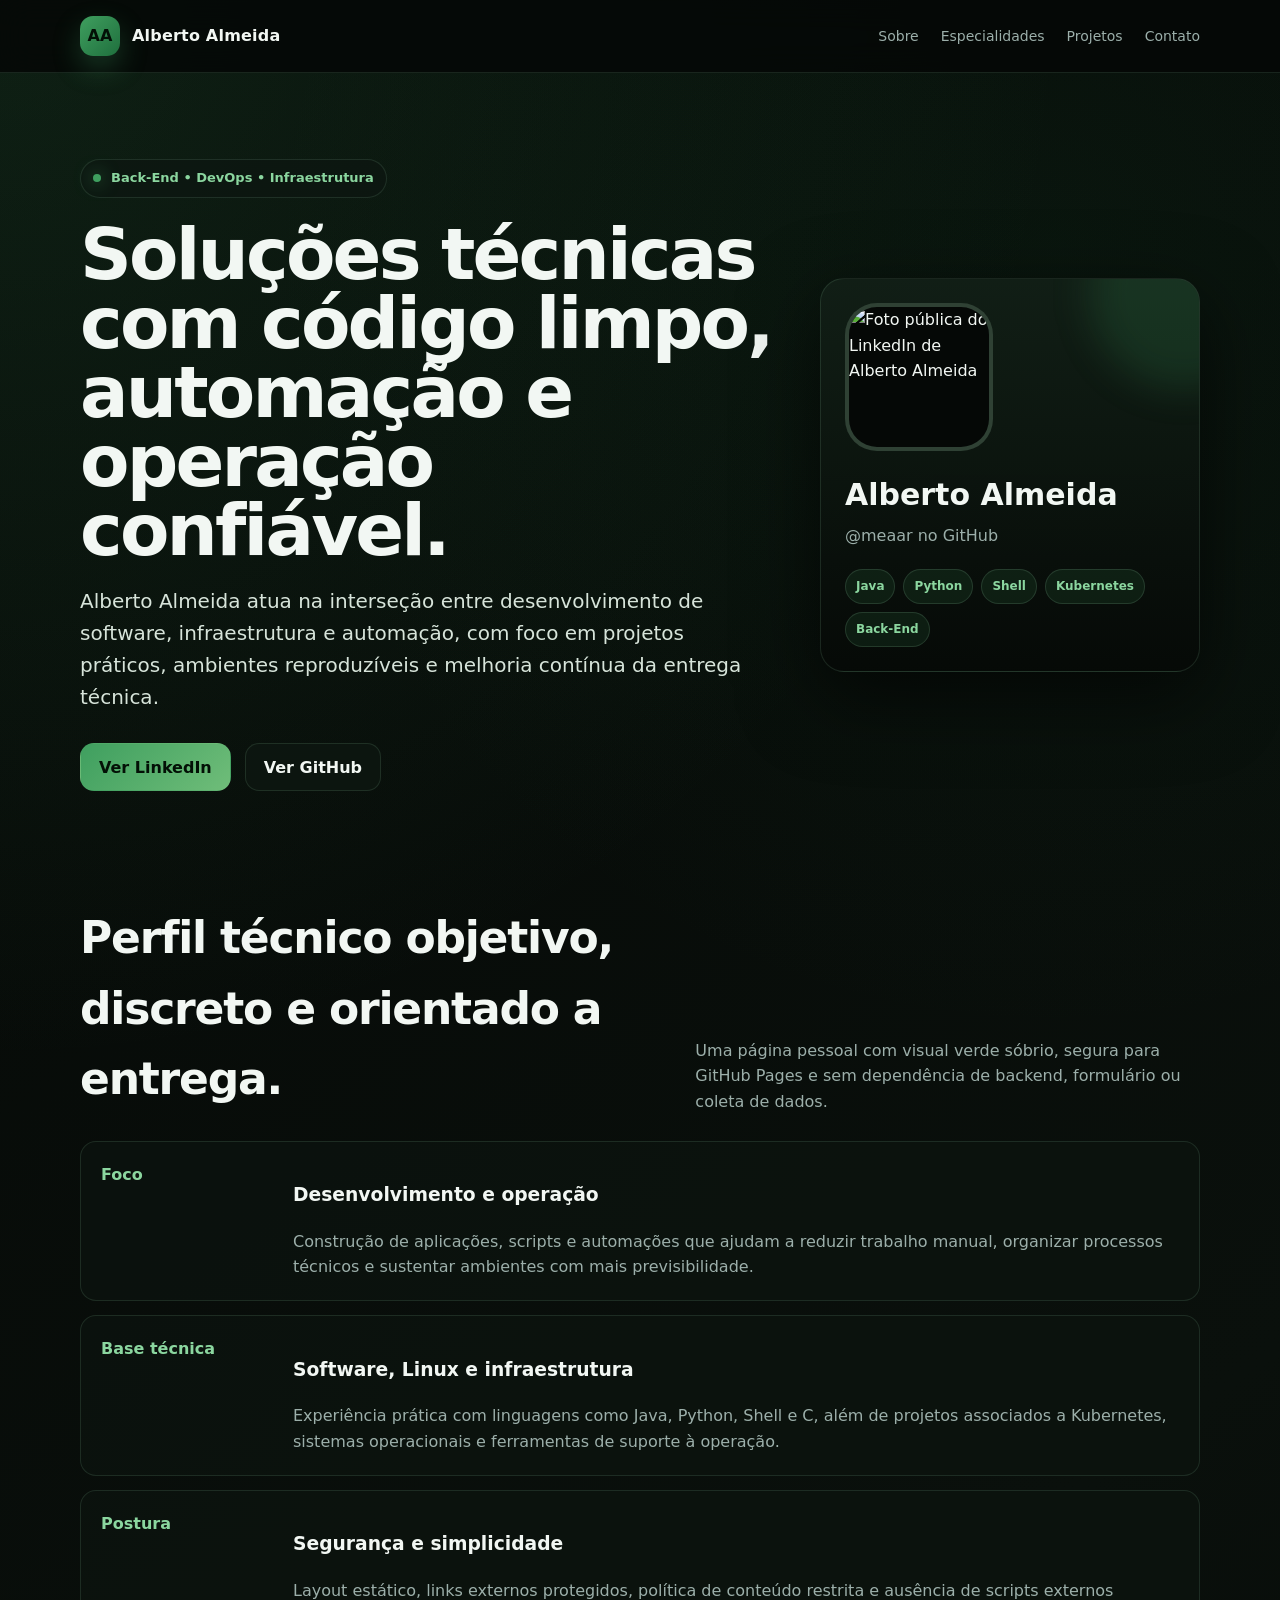
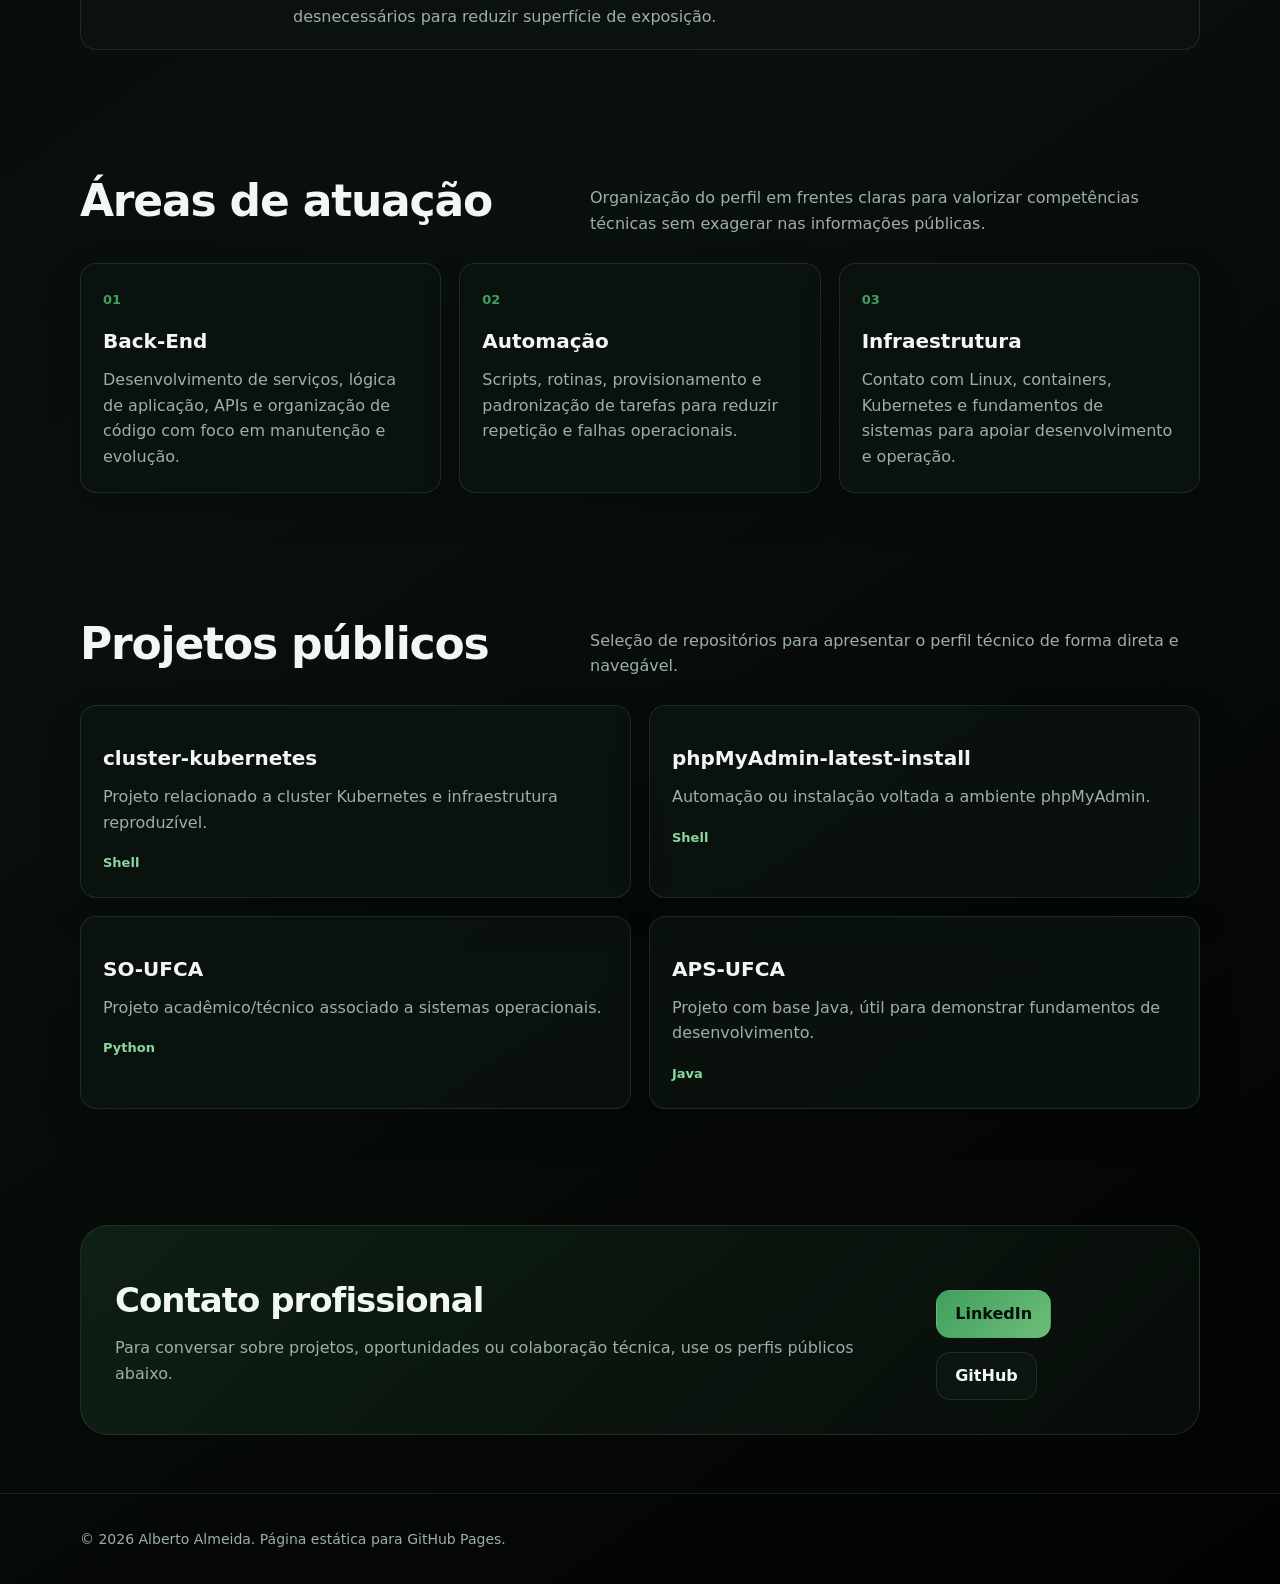
==== index.html @ f1429b65 "add portfolio" ====
<!doctype html>
<html lang="pt-BR">
<head>
  <meta charset="utf-8">
  <meta name="viewport" content="width=device-width, initial-scale=1">
  <title>Alberto Almeida | Back-End, DevOps & Infraestrutura</title>
  <meta name="description" content="Página profissional de Alberto Almeida com foco em desenvolvimento back-end, DevOps, infraestrutura, automação e projetos técnicos.">
  <meta name="author" content="Alberto Almeida">
  <meta name="theme-color" content="#123524">
  <meta name="referrer" content="strict-origin-when-cross-origin">
  <meta http-equiv="Content-Security-Policy" content="default-src 'self'; img-src 'self' https://unavatar.io https://github.com https://avatars.githubusercontent.com data:; style-src 'self' 'unsafe-inline'; script-src 'self'; object-src 'none'; base-uri 'self'; form-action 'none'; frame-ancestors 'none'; upgrade-insecure-requests">
  <meta property="og:title" content="Alberto Almeida | Back-End, DevOps & Infraestrutura">
  <meta property="og:description" content="Portfólio técnico com foco em software, automação, infraestrutura e boas práticas operacionais.">
  <meta property="og:type" content="website">
  <link rel="stylesheet" href="css/style.css">
  <style>
    :root{--bg:#050806;--bg2:#0a100c;--surface:#0e1711;--surface2:#121f17;--line:rgba(118,168,133,.18);--text:#f2f7f3;--muted:#9cafaa;--soft:#d7e4da;--accent:#3f9f5f;--accent2:#1f6f3d;--accent3:#8bd69f;--shadow:0 24px 78px rgba(0,0,0,.62);--radius:24px;--radius2:16px;--max:1120px}*{box-sizing:border-box}html{scroll-behavior:smooth}body{margin:0;font-family:Inter,ui-sans-serif,system-ui,-apple-system,BlinkMacSystemFont,"Segoe UI",Roboto,Arial,sans-serif;background:radial-gradient(circle at top left,rgba(63,159,95,.16),transparent 31%),radial-gradient(circle at 82% 8%,rgba(31,111,61,.10),transparent 25%),linear-gradient(145deg,var(--bg),var(--bg2) 55%,#020302);color:var(--text);line-height:1.6}a{color:inherit;text-decoration:none}img{max-width:100%;display:block}.wrap{width:min(var(--max),calc(100% - 40px));margin-inline:auto}.skip{position:absolute;left:-999px;top:auto}.skip:focus{left:18px;top:18px;z-index:99;background:#fff;color:#000;padding:10px 14px;border-radius:10px}.nav{position:sticky;top:0;z-index:20;backdrop-filter:blur(16px);background:rgba(5,8,6,.86);border-bottom:1px solid var(--line)}.nav-inner{height:72px;display:flex;align-items:center;justify-content:space-between;gap:20px}.brand{display:flex;align-items:center;gap:12px;font-weight:800;letter-spacing:.2px}.brand-mark{width:40px;height:40px;border-radius:13px;background:linear-gradient(135deg,var(--accent),var(--accent2));display:grid;place-items:center;color:#031006;font-weight:900;box-shadow:0 12px 28px rgba(63,159,95,.30)}.nav-links{display:flex;align-items:center;gap:22px;color:var(--muted);font-size:14px}.nav-links a:hover{color:var(--accent3)}.hero{padding:86px 0 54px}.hero-grid{display:grid;grid-template-columns:minmax(0,1.12fr) 380px;gap:48px;align-items:center}.eyebrow{display:inline-flex;align-items:center;gap:10px;padding:8px 12px;border:1px solid var(--line);border-radius:999px;background:rgba(14,23,17,.78);color:var(--accent3);font-weight:700;font-size:13px}.dot{width:8px;height:8px;border-radius:50%;background:var(--accent);box-shadow:0 0 18px var(--accent)}h1{margin:22px 0 18px;font-size:clamp(38px,7vw,72px);line-height:.96;letter-spacing:-2.8px}.lead{font-size:clamp(17px,2vw,20px);color:var(--soft);max-width:760px}.actions{display:flex;flex-wrap:wrap;gap:14px;margin-top:30px}.btn{display:inline-flex;align-items:center;justify-content:center;gap:10px;min-height:48px;padding:0 18px;border-radius:14px;border:1px solid var(--line);font-weight:800}.btn-primary{background:linear-gradient(135deg,var(--accent),#6fbd79);color:#031006;border-color:transparent}.btn-secondary{background:rgba(14,23,17,.84);color:var(--text)}.btn:hover{transform:translateY(-1px)}.profile-card{background:linear-gradient(180deg,rgba(18,31,23,.94),rgba(6,10,7,.96));border:1px solid var(--line);border-radius:var(--radius);padding:24px;box-shadow:var(--shadow);position:relative;overflow:hidden}.profile-card:before{content:"";position:absolute;inset:-80px -80px auto auto;width:190px;height:190px;border-radius:50%;background:rgba(63,159,95,.17);filter:blur(18px)}.avatar{width:148px;height:148px;border-radius:32px;object-fit:cover;border:4px solid rgba(154,213,173,.28);background:#050806}.profile-card h2{margin:20px 0 4px;font-size:30px}.profile-card p{margin:0;color:var(--muted)}.tags{display:flex;flex-wrap:wrap;gap:8px;margin-top:20px}.tag{padding:7px 10px;border-radius:999px;background:rgba(63,159,95,.12);border:1px solid rgba(154,213,173,.16);color:var(--accent3);font-size:12px;font-weight:800}.section{padding:58px 0}.section-title{display:flex;align-items:end;justify-content:space-between;gap:22px;margin-bottom:26px}.section-title h2{margin:0;font-size:clamp(28px,4vw,44px);letter-spacing:-1.2px}.section-title p{margin:0;color:var(--muted);max-width:610px}.grid-3{display:grid;grid-template-columns:repeat(3,1fr);gap:18px}.card{background:rgba(12,20,15,.82);border:1px solid var(--line);border-radius:var(--radius2);padding:22px;box-shadow:0 16px 38px rgba(0,0,0,.18)}.card-num{color:var(--accent);font-weight:900;font-size:13px}.card h3{margin:14px 0 10px;font-size:20px}.card p{margin:0;color:var(--muted)}.timeline{display:grid;gap:14px}.item{display:grid;grid-template-columns:170px 1fr;gap:22px;padding:20px;border:1px solid var(--line);border-radius:var(--radius2);background:rgba(12,20,15,.78)}.item strong{color:var(--accent3)}.item p{margin:4px 0 0;color:var(--muted)}.repo-grid{display:grid;grid-template-columns:repeat(2,1fr);gap:18px}.repo{position:relative;min-height:170px}.repo a{position:absolute;inset:0}.repo .lang{display:inline-block;margin-top:18px;color:var(--accent3);font-size:13px;font-weight:800}.contact{border:1px solid var(--line);border-radius:28px;padding:34px;background:linear-gradient(135deg,rgba(63,159,95,.14),rgba(9,15,11,.88));display:flex;justify-content:space-between;gap:22px;align-items:center}.contact h2{margin:0 0 8px;font-size:34px;letter-spacing:-1px}.contact p{margin:0;color:var(--muted)}footer{padding:34px 0;color:var(--muted);border-top:1px solid var(--line);font-size:14px}@media (max-width:900px){.hero-grid{grid-template-columns:1fr}.profile-card{max-width:430px}.grid-3,.repo-grid{grid-template-columns:1fr}.item{grid-template-columns:1fr}.nav-links{display:none}.contact{display:block}.contact .actions{margin-top:22px}}@media (max-width:520px){.wrap{width:min(var(--max),calc(100% - 28px))}.hero{padding-top:58px}.nav-inner{height:64px}h1{letter-spacing:-1.5px}.avatar{width:124px;height:124px;border-radius:26px}}

  </style>
</head>
<body>
  <a class="skip" href="#conteudo">Ir para o conteúdo</a>

  <header class="nav" role="banner">
    <div class="wrap nav-inner">
      <a class="brand" href="#inicio" aria-label="Página inicial de Alberto Almeida">
        <span class="brand-mark">AA</span>
        <span>Alberto Almeida</span>
      </a>
      <nav class="nav-links" aria-label="Navegação principal">
        <a href="#sobre">Sobre</a>
        <a href="#especialidades">Especialidades</a>
        <a href="#projetos">Projetos</a>
        <a href="#contato">Contato</a>
      </nav>
    </div>
  </header>

  <main id="conteudo">
    <section class="hero" id="inicio">
      <div class="wrap hero-grid">
        <div>
          <span class="eyebrow"><span class="dot"></span> Back-End • DevOps • Infraestrutura</span>
          <h1>Soluções técnicas com código limpo, automação e operação confiável.</h1>
          <p class="lead">Alberto Almeida atua na interseção entre desenvolvimento de software, infraestrutura e automação, com foco em projetos práticos, ambientes reproduzíveis e melhoria contínua da entrega técnica.</p>
          <div class="actions">
            <a class="btn btn-primary" href="https://www.linkedin.com/in/alberto-almeida-568280213/" target="_blank" rel="noopener noreferrer">Ver LinkedIn</a>
            <a class="btn btn-secondary" href="https://github.com/meaar" target="_blank" rel="noopener noreferrer">Ver GitHub</a>
          </div>
        </div>

        <aside class="profile-card" aria-label="Perfil resumido">
          <img class="avatar" src="https://unavatar.io/linkedin/alberto-almeida-568280213" alt="Foto pública do LinkedIn de Alberto Almeida" loading="lazy" referrerpolicy="no-referrer">
          <h2>Alberto Almeida</h2>
          <p>@meaar no GitHub</p>
          <div class="tags" aria-label="Competências técnicas">
            <span class="tag">Java</span>
            <span class="tag">Python</span>
            <span class="tag">Shell</span>
            <span class="tag">Kubernetes</span>
            <span class="tag">Back-End</span>
          </div>
        </aside>
      </div>
    </section>

    <section class="section" id="sobre">
      <div class="wrap">
        <div class="section-title">
          <h2>Perfil técnico objetivo, discreto e orientado a entrega.</h2>
          <p>Uma página pessoal com visual verde sóbrio, segura para GitHub Pages e sem dependência de backend, formulário ou coleta de dados.</p>
        </div>
        <div class="timeline">
          <article class="item">
            <strong>Foco</strong>
            <div>
              <h3>Desenvolvimento e operação</h3>
              <p>Construção de aplicações, scripts e automações que ajudam a reduzir trabalho manual, organizar processos técnicos e sustentar ambientes com mais previsibilidade.</p>
            </div>
          </article>
          <article class="item">
            <strong>Base técnica</strong>
            <div>
              <h3>Software, Linux e infraestrutura</h3>
              <p>Experiência prática com linguagens como Java, Python, Shell e C, além de projetos associados a Kubernetes, sistemas operacionais e ferramentas de suporte à operação.</p>
            </div>
          </article>
          <article class="item">
            <strong>Postura</strong>
            <div>
              <h3>Segurança e simplicidade</h3>
              <p>Layout estático, links externos protegidos, política de conteúdo restrita e ausência de scripts externos desnecessários para reduzir superfície de exposição.</p>
            </div>
          </article>
        </div>
      </div>
    </section>

    <section class="section" id="especialidades">
      <div class="wrap">
        <div class="section-title">
          <h2>Áreas de atuação</h2>
          <p>Organização do perfil em frentes claras para valorizar competências técnicas sem exagerar nas informações públicas.</p>
        </div>
        <div class="grid-3">
          <article class="card">
            <span class="card-num">01</span>
            <h3>Back-End</h3>
            <p>Desenvolvimento de serviços, lógica de aplicação, APIs e organização de código com foco em manutenção e evolução.</p>
          </article>
          <article class="card">
            <span class="card-num">02</span>
            <h3>Automação</h3>
            <p>Scripts, rotinas, provisionamento e padronização de tarefas para reduzir repetição e falhas operacionais.</p>
          </article>
          <article class="card">
            <span class="card-num">03</span>
            <h3>Infraestrutura</h3>
            <p>Contato com Linux, containers, Kubernetes e fundamentos de sistemas para apoiar desenvolvimento e operação.</p>
          </article>
        </div>
      </div>
    </section>

    <section class="section" id="projetos">
      <div class="wrap">
        <div class="section-title">
          <h2>Projetos públicos</h2>
          <p>Seleção de repositórios para apresentar o perfil técnico de forma direta e navegável.</p>
        </div>
        <div class="repo-grid">
          <article class="card repo">
            <h3>cluster-kubernetes</h3>
            <p>Projeto relacionado a cluster Kubernetes e infraestrutura reproduzível.</p>
            <span class="lang">Shell</span>
            <a href="https://github.com/meaar/cluster-kubernetes" target="_blank" rel="noopener noreferrer" aria-label="Abrir repositório cluster-kubernetes"></a>
          </article>
          <article class="card repo">
            <h3>phpMyAdmin-latest-install</h3>
            <p>Automação ou instalação voltada a ambiente phpMyAdmin.</p>
            <span class="lang">Shell</span>
            <a href="https://github.com/meaar/phpMyAdmin-latest-install" target="_blank" rel="noopener noreferrer" aria-label="Abrir repositório phpMyAdmin-latest-install"></a>
          </article>
          <article class="card repo">
            <h3>SO-UFCA</h3>
            <p>Projeto acadêmico/técnico associado a sistemas operacionais.</p>
            <span class="lang">Python</span>
            <a href="https://github.com/meaar/SO-UFCA" target="_blank" rel="noopener noreferrer" aria-label="Abrir repositório SO-UFCA"></a>
          </article>
          <article class="card repo">
            <h3>APS-UFCA</h3>
            <p>Projeto com base Java, útil para demonstrar fundamentos de desenvolvimento.</p>
            <span class="lang">Java</span>
            <a href="https://github.com/meaar/APS-UFCA" target="_blank" rel="noopener noreferrer" aria-label="Abrir repositório APS-UFCA"></a>
          </article>
        </div>
      </div>
    </section>

    <section class="section" id="contato">
      <div class="wrap">
        <div class="contact">
          <div>
            <h2>Contato profissional</h2>
            <p>Para conversar sobre projetos, oportunidades ou colaboração técnica, use os perfis públicos abaixo.</p>
          </div>
          <div class="actions">
            <a class="btn btn-primary" href="https://www.linkedin.com/in/alberto-almeida-568280213/" target="_blank" rel="noopener noreferrer">LinkedIn</a>
            <a class="btn btn-secondary" href="https://github.com/meaar" target="_blank" rel="noopener noreferrer">GitHub</a>
          </div>
        </div>
      </div>
    </section>
  </main>

  <footer>
    <div class="wrap">© <span id="year">2026</span> Alberto Almeida. Página estática para GitHub Pages.</div>
  </footer>

  <script src="js/main.js" defer></script>
</body>
</html>
---- css/style.css ----
:root{--bg:#050806;--bg2:#0a100c;--surface:#0e1711;--surface2:#121f17;--line:rgba(118,168,133,.18);--text:#f2f7f3;--muted:#9cafaa;--soft:#d7e4da;--accent:#3f9f5f;--accent2:#1f6f3d;--accent3:#8bd69f;--shadow:0 24px 78px rgba(0,0,0,.62);--radius:24px;--radius2:16px;--max:1120px}*{box-sizing:border-box}html{scroll-behavior:smooth}body{margin:0;font-family:Inter,ui-sans-serif,system-ui,-apple-system,BlinkMacSystemFont,"Segoe UI",Roboto,Arial,sans-serif;background:radial-gradient(circle at top left,rgba(63,159,95,.16),transparent 31%),radial-gradient(circle at 82% 8%,rgba(31,111,61,.10),transparent 25%),linear-gradient(145deg,var(--bg),var(--bg2) 55%,#020302);color:var(--text);line-height:1.6}a{color:inherit;text-decoration:none}img{max-width:100%;display:block}.wrap{width:min(var(--max),calc(100% - 40px));margin-inline:auto}.skip{position:absolute;left:-999px;top:auto}.skip:focus{left:18px;top:18px;z-index:99;background:#fff;color:#000;padding:10px 14px;border-radius:10px}.nav{position:sticky;top:0;z-index:20;backdrop-filter:blur(16px);background:rgba(5,8,6,.86);border-bottom:1px solid var(--line)}.nav-inner{height:72px;display:flex;align-items:center;justify-content:space-between;gap:20px}.brand{display:flex;align-items:center;gap:12px;font-weight:800;letter-spacing:.2px}.brand-mark{width:40px;height:40px;border-radius:13px;background:linear-gradient(135deg,var(--accent),var(--accent2));display:grid;place-items:center;color:#031006;font-weight:900;box-shadow:0 12px 28px rgba(63,159,95,.30)}.nav-links{display:flex;align-items:center;gap:22px;color:var(--muted);font-size:14px}.nav-links a:hover{color:var(--accent3)}.hero{padding:86px 0 54px}.hero-grid{display:grid;grid-template-columns:minmax(0,1.12fr) 380px;gap:48px;align-items:center}.eyebrow{display:inline-flex;align-items:center;gap:10px;padding:8px 12px;border:1px solid var(--line);border-radius:999px;background:rgba(14,23,17,.78);color:var(--accent3);font-weight:700;font-size:13px}.dot{width:8px;height:8px;border-radius:50%;background:var(--accent);box-shadow:0 0 18px var(--accent)}h1{margin:22px 0 18px;font-size:clamp(38px,7vw,72px);line-height:.96;letter-spacing:-2.8px}.lead{font-size:clamp(17px,2vw,20px);color:var(--soft);max-width:760px}.actions{display:flex;flex-wrap:wrap;gap:14px;margin-top:30px}.btn{display:inline-flex;align-items:center;justify-content:center;gap:10px;min-height:48px;padding:0 18px;border-radius:14px;border:1px solid var(--line);font-weight:800}.btn-primary{background:linear-gradient(135deg,var(--accent),#6fbd79);color:#031006;border-color:transparent}.btn-secondary{background:rgba(14,23,17,.84);color:var(--text)}.btn:hover{transform:translateY(-1px)}.profile-card{background:linear-gradient(180deg,rgba(18,31,23,.94),rgba(6,10,7,.96));border:1px solid var(--line);border-radius:var(--radius);padding:24px;box-shadow:var(--shadow);position:relative;overflow:hidden}.profile-card:before{content:"";position:absolute;inset:-80px -80px auto auto;width:190px;height:190px;border-radius:50%;background:rgba(63,159,95,.17);filter:blur(18px)}.avatar{width:148px;height:148px;border-radius:32px;object-fit:cover;border:4px solid rgba(154,213,173,.28);background:#050806}.profile-card h2{margin:20px 0 4px;font-size:30px}.profile-card p{margin:0;color:var(--muted)}.tags{display:flex;flex-wrap:wrap;gap:8px;margin-top:20px}.tag{padding:7px 10px;border-radius:999px;background:rgba(63,159,95,.12);border:1px solid rgba(154,213,173,.16);color:var(--accent3);font-size:12px;font-weight:800}.section{padding:58px 0}.section-title{display:flex;align-items:end;justify-content:space-between;gap:22px;margin-bottom:26px}.section-title h2{margin:0;font-size:clamp(28px,4vw,44px);letter-spacing:-1.2px}.section-title p{margin:0;color:var(--muted);max-width:610px}.grid-3{display:grid;grid-template-columns:repeat(3,1fr);gap:18px}.card{background:rgba(12,20,15,.82);border:1px solid var(--line);border-radius:var(--radius2);padding:22px;box-shadow:0 16px 38px rgba(0,0,0,.18)}.card-num{color:var(--accent);font-weight:900;font-size:13px}.card h3{margin:14px 0 10px;font-size:20px}.card p{margin:0;color:var(--muted)}.timeline{display:grid;gap:14px}.item{display:grid;grid-template-columns:170px 1fr;gap:22px;padding:20px;border:1px solid var(--line);border-radius:var(--radius2);background:rgba(12,20,15,.78)}.item strong{color:var(--accent3)}.item p{margin:4px 0 0;color:var(--muted)}.repo-grid{display:grid;grid-template-columns:repeat(2,1fr);gap:18px}.repo{position:relative;min-height:170px}.repo a{position:absolute;inset:0}.repo .lang{display:inline-block;margin-top:18px;color:var(--accent3);font-size:13px;font-weight:800}.contact{border:1px solid var(--line);border-radius:28px;padding:34px;background:linear-gradient(135deg,rgba(63,159,95,.14),rgba(9,15,11,.88));display:flex;justify-content:space-between;gap:22px;align-items:center}.contact h2{margin:0 0 8px;font-size:34px;letter-spacing:-1px}.contact p{margin:0;color:var(--muted)}footer{padding:34px 0;color:var(--muted);border-top:1px solid var(--line);font-size:14px}@media (max-width:900px){.hero-grid{grid-template-columns:1fr}.profile-card{max-width:430px}.grid-3,.repo-grid{grid-template-columns:1fr}.item{grid-template-columns:1fr}.nav-links{display:none}.contact{display:block}.contact .actions{margin-top:22px}}@media (max-width:520px){.wrap{width:min(var(--max),calc(100% - 28px))}.hero{padding-top:58px}.nav-inner{height:64px}h1{letter-spacing:-1.5px}.avatar{width:124px;height:124px;border-radius:26px}}
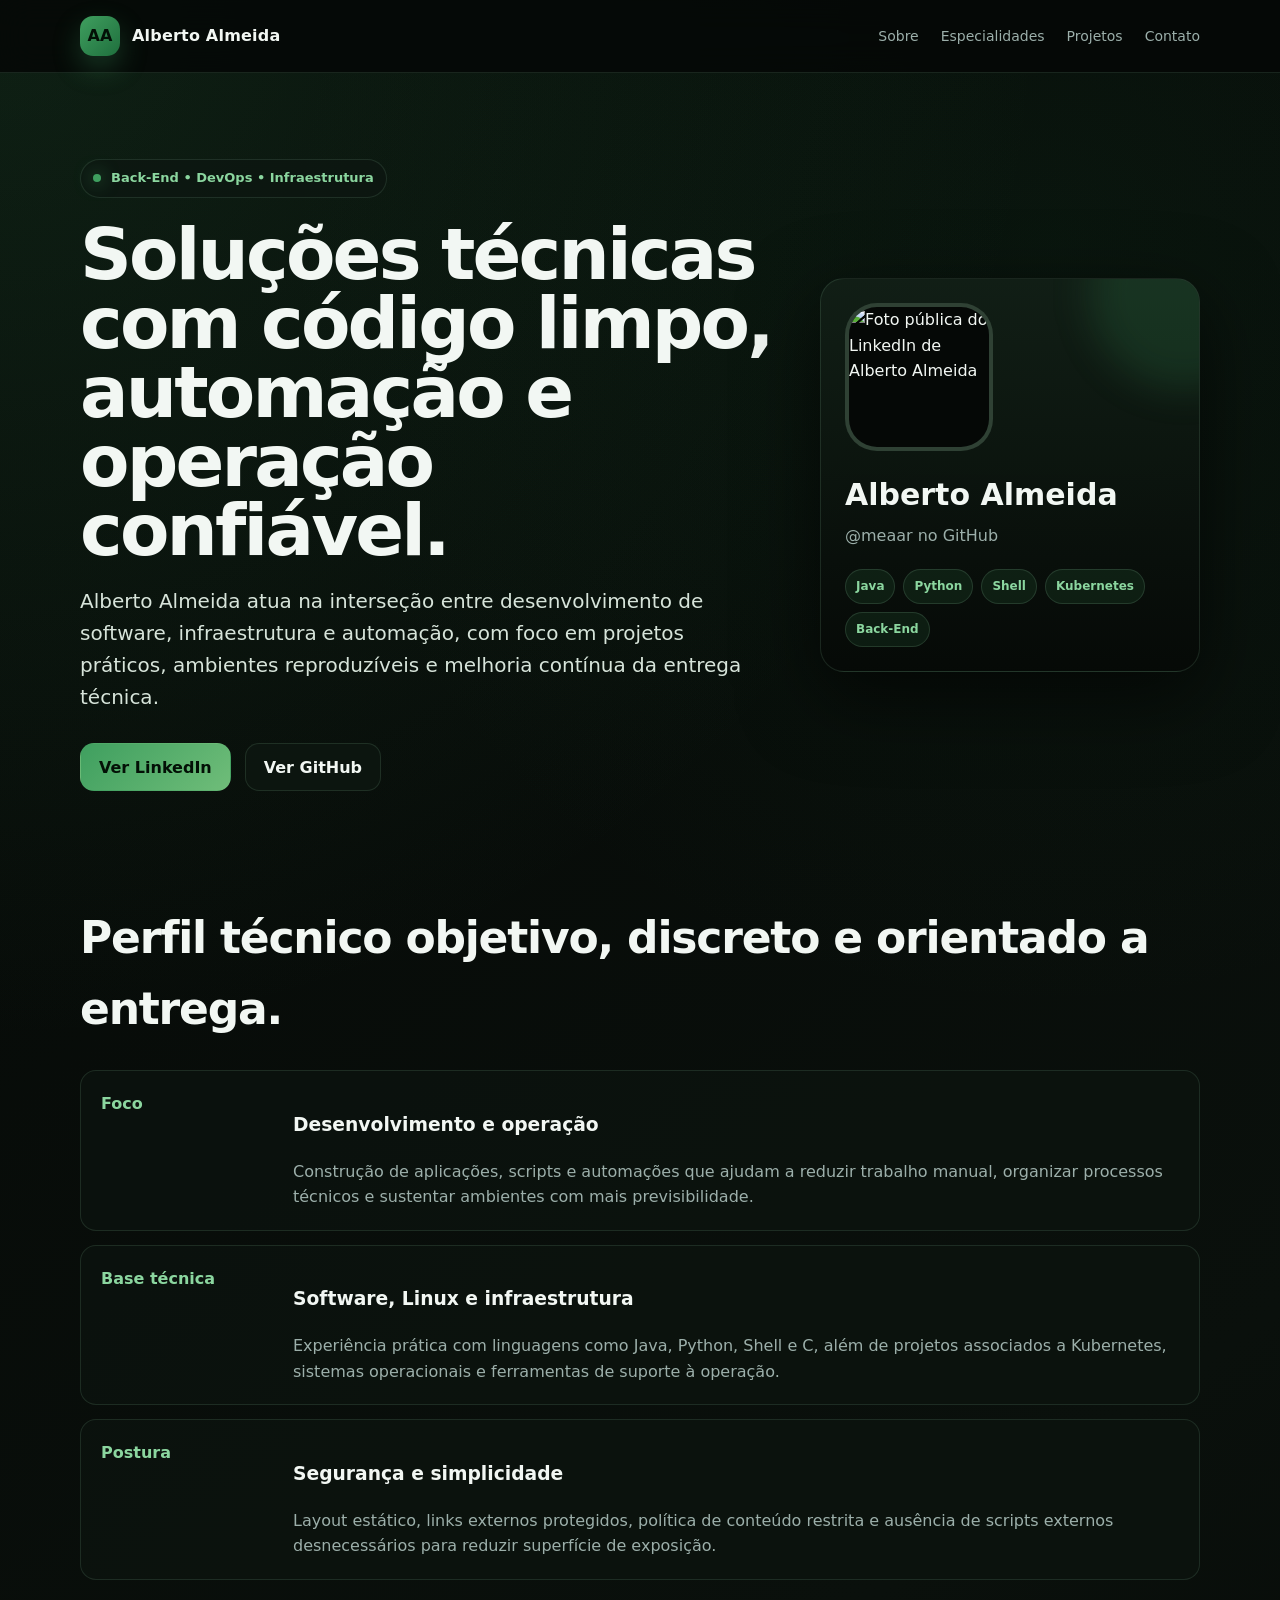
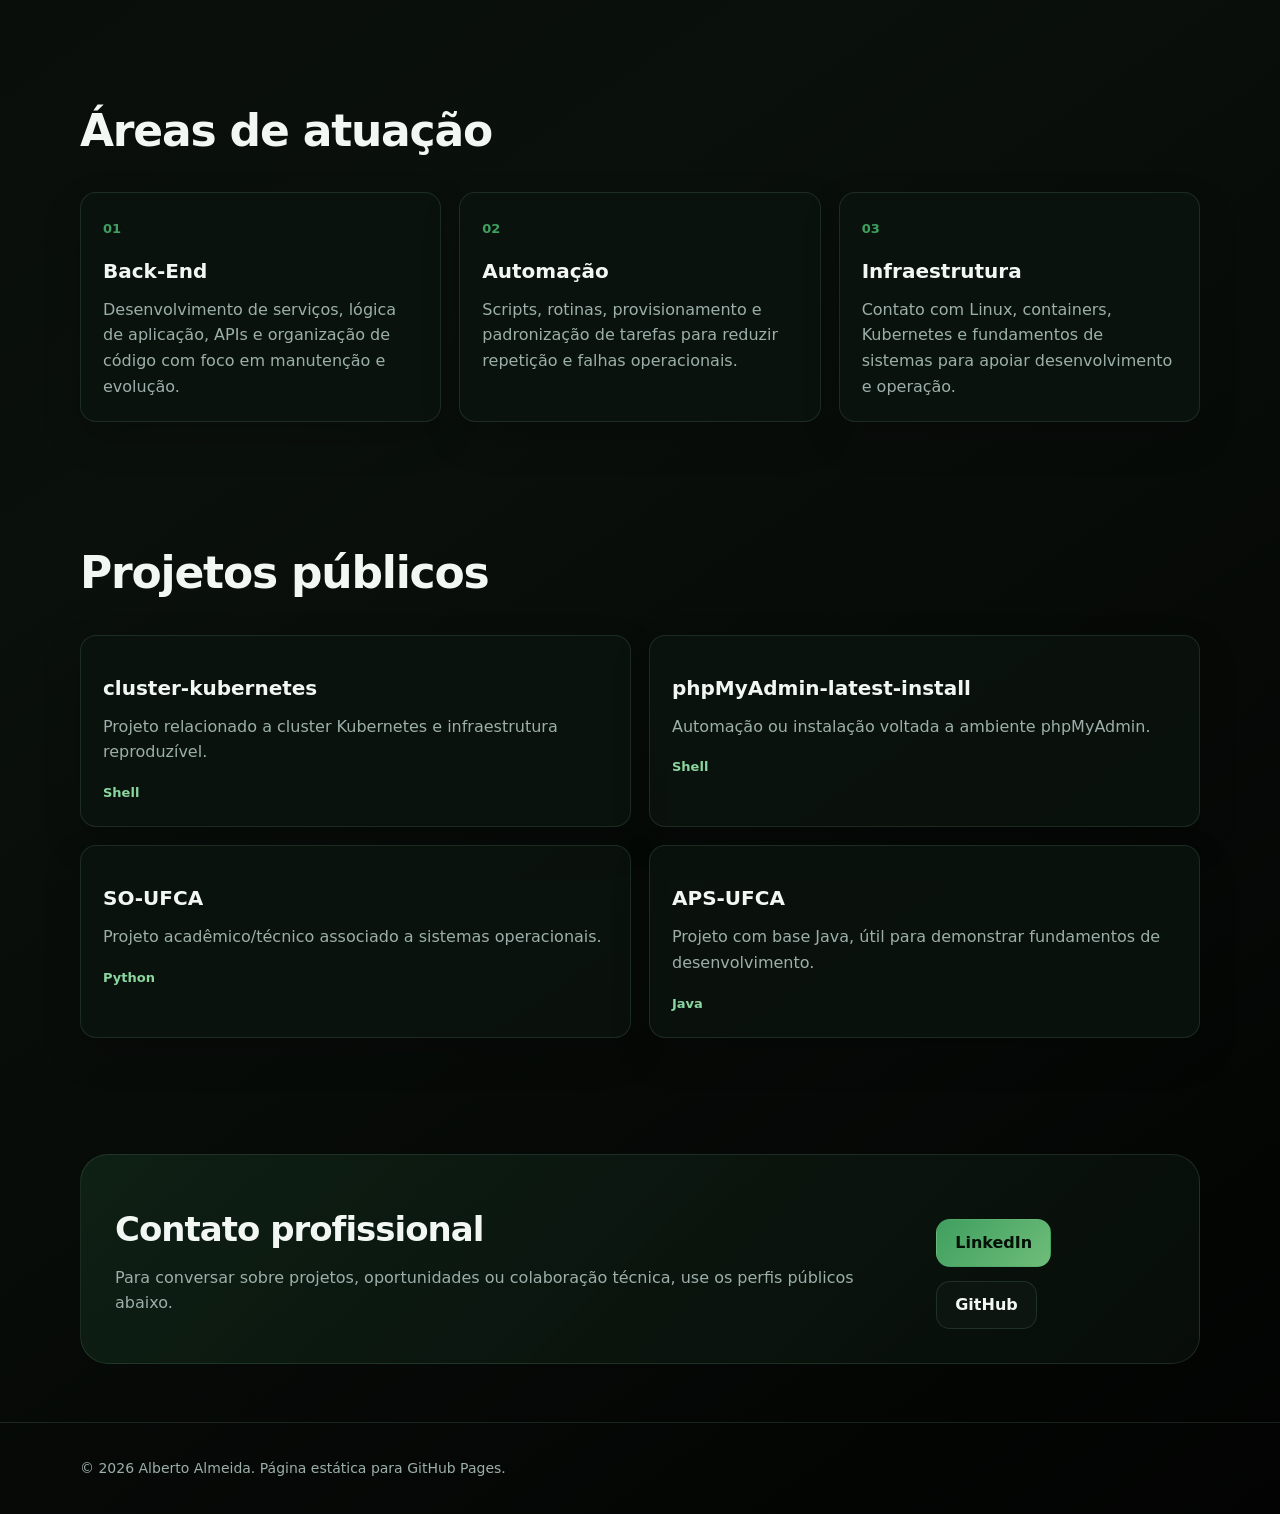
==== commit 19a0f63a: "Remove descriptive paragraphs from index.html Removed descriptive paragraphs from sections about per" ====
--- a/index.html
+++ b/index.html
@@ -68,7 +68,6 @@
       <div class="wrap">
         <div class="section-title">
           <h2>Perfil técnico objetivo, discreto e orientado a entrega.</h2>
-          <p>Uma página pessoal com visual verde sóbrio, segura para GitHub Pages e sem dependência de backend, formulário ou coleta de dados.</p>
         </div>
         <div class="timeline">
           <article class="item">
@@ -100,7 +99,6 @@
       <div class="wrap">
         <div class="section-title">
           <h2>Áreas de atuação</h2>
-          <p>Organização do perfil em frentes claras para valorizar competências técnicas sem exagerar nas informações públicas.</p>
         </div>
         <div class="grid-3">
           <article class="card">
@@ -126,7 +124,6 @@
       <div class="wrap">
         <div class="section-title">
           <h2>Projetos públicos</h2>
-          <p>Seleção de repositórios para apresentar o perfil técnico de forma direta e navegável.</p>
         </div>
         <div class="repo-grid">
           <article class="card repo">
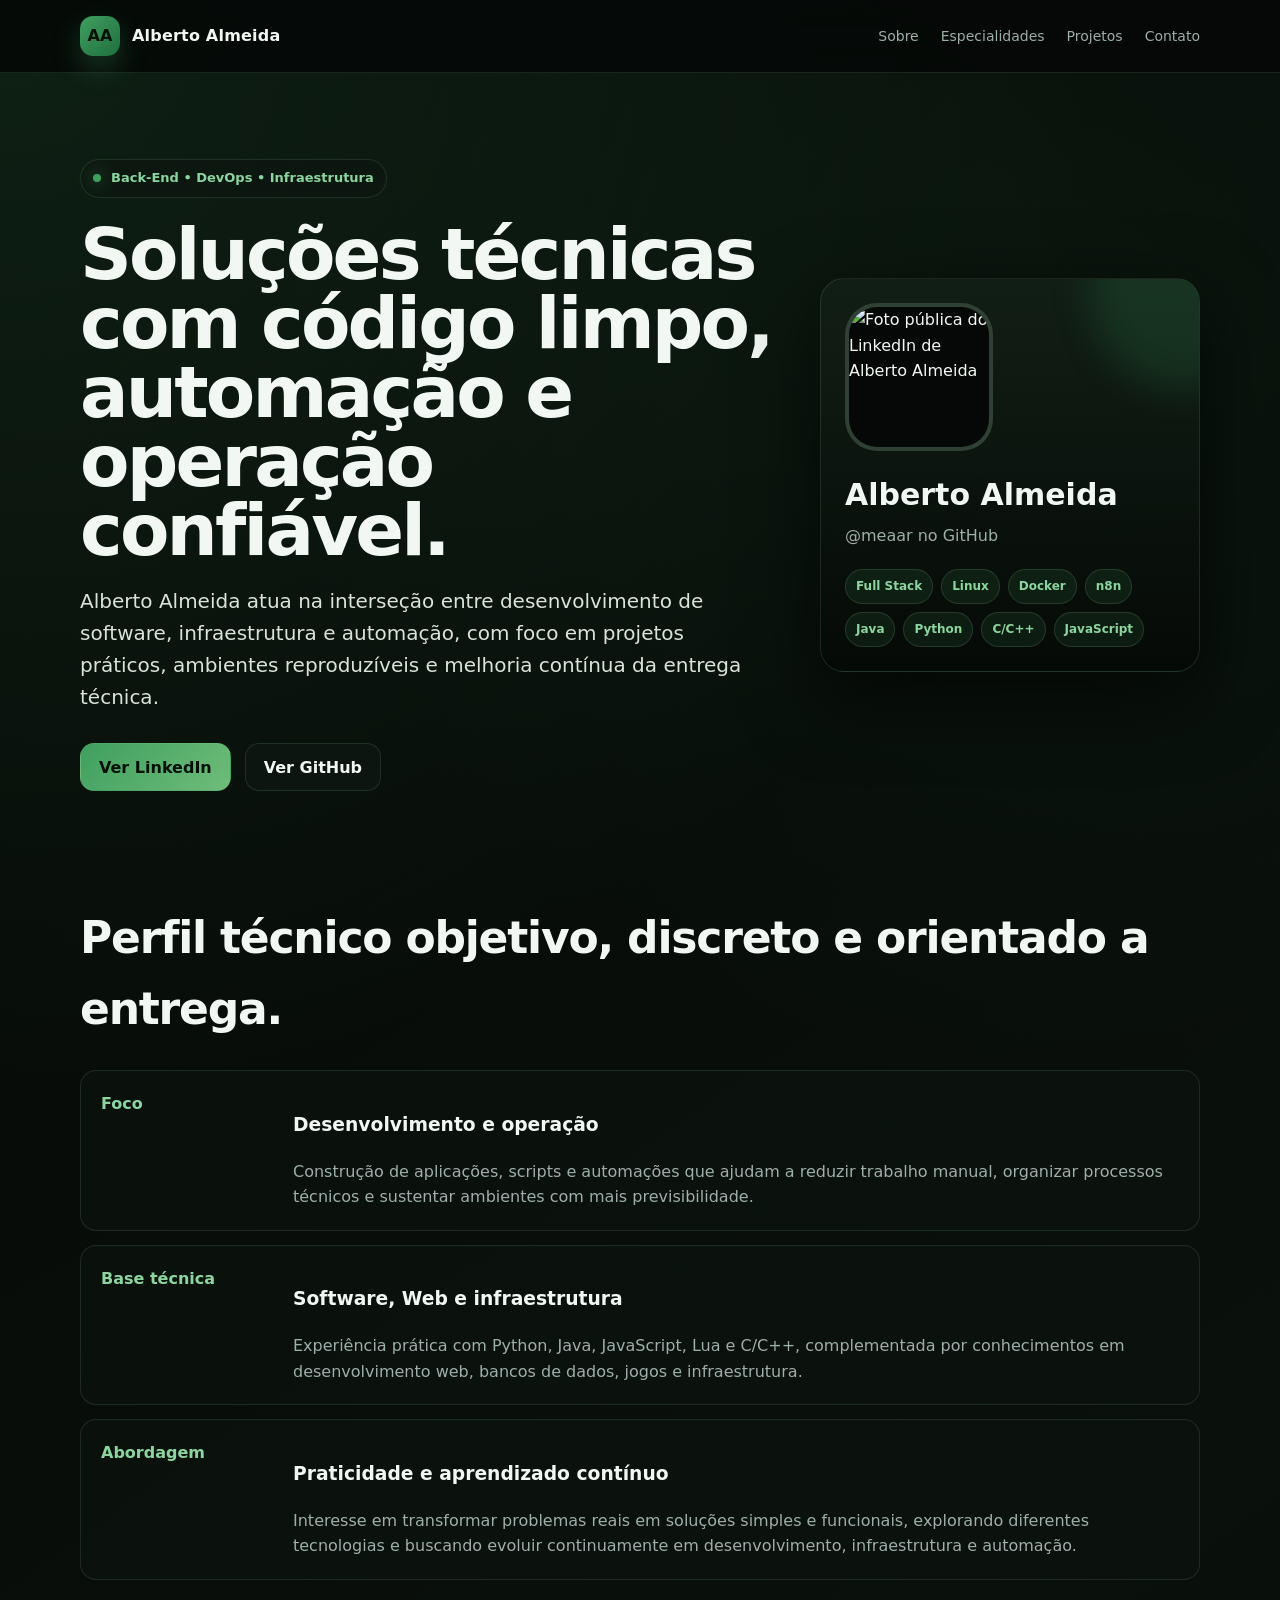
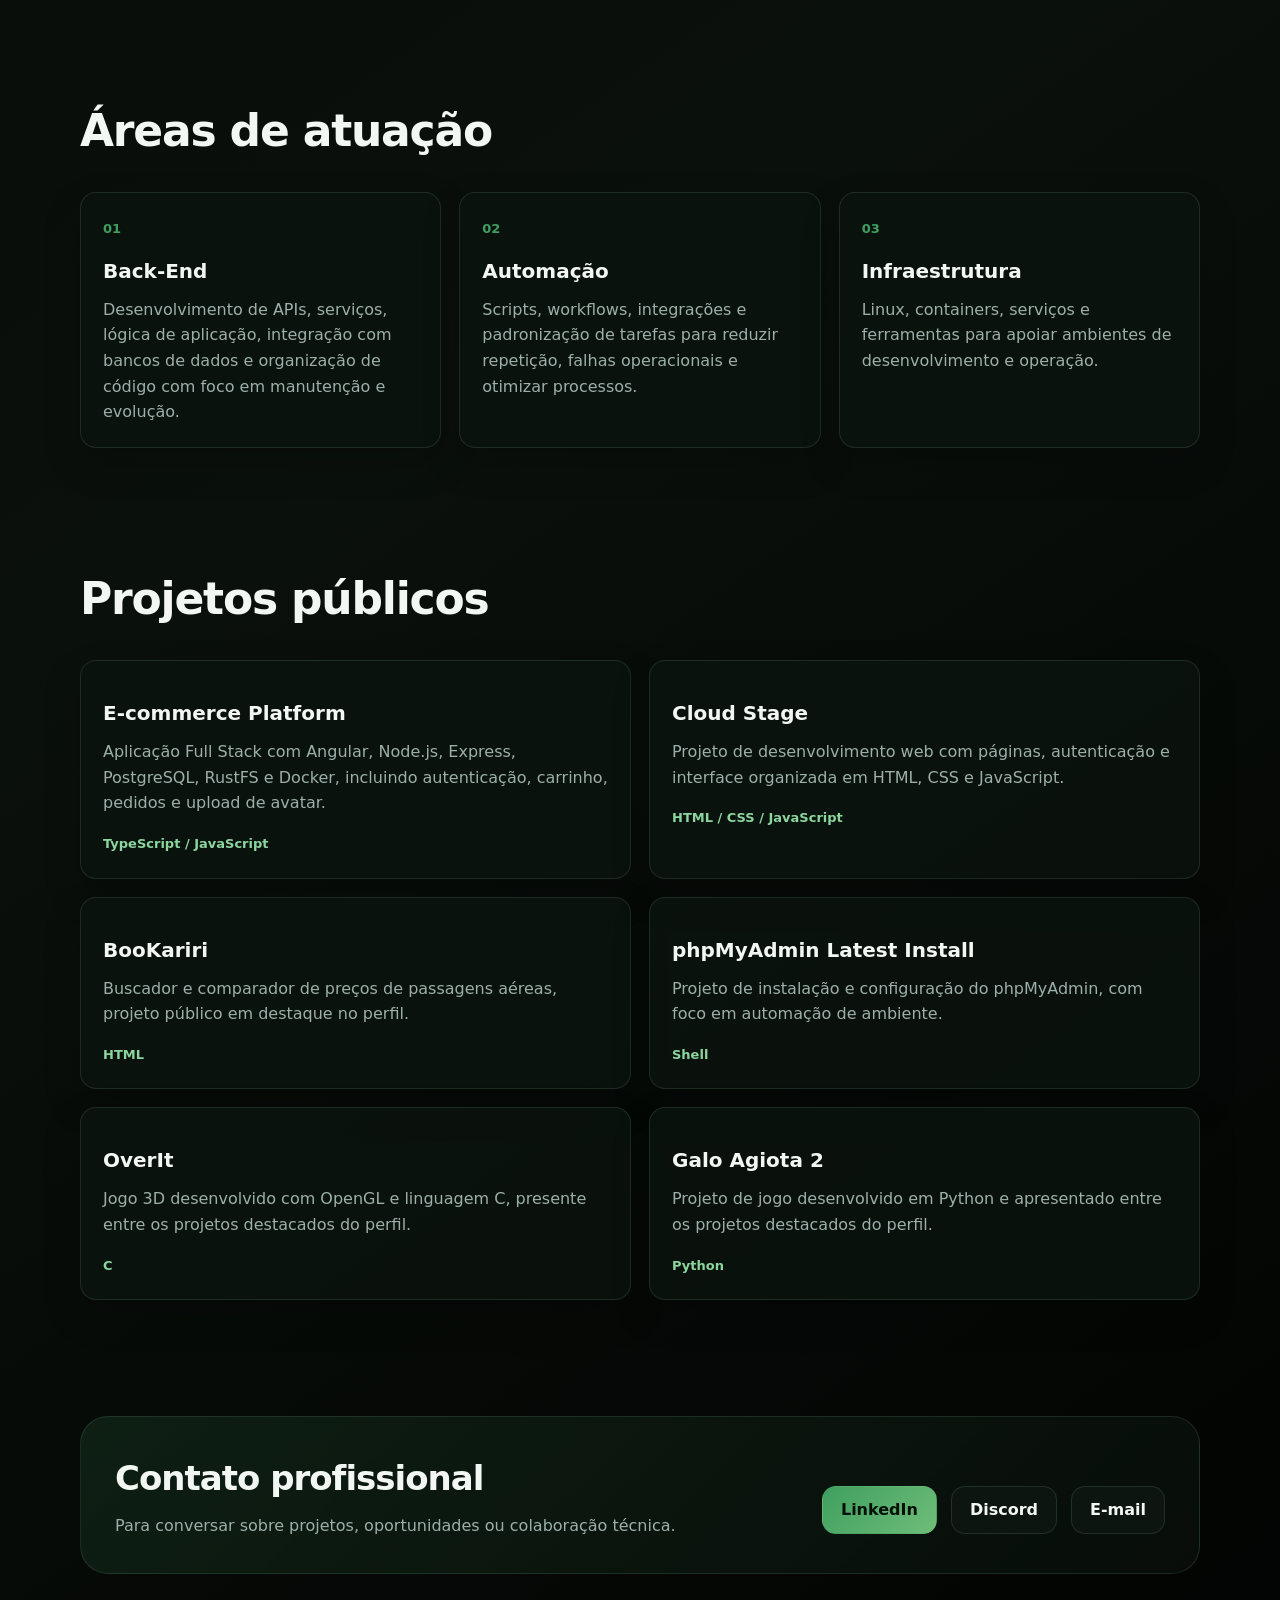
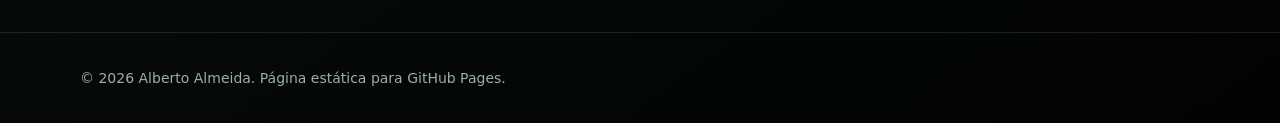
==== commit 6b62018d: "Update title and content for professional portfolio" ====
--- a/index.html
+++ b/index.html
@@ -3,14 +3,14 @@
 <head>
   <meta charset="utf-8">
   <meta name="viewport" content="width=device-width, initial-scale=1">
-  <title>Alberto Almeida | Back-End, DevOps & Infraestrutura</title>
+  <title>Alberto Almeida | Full stack, DevOps & Infraestrutura</title>
   <meta name="description" content="Página profissional de Alberto Almeida com foco em desenvolvimento back-end, DevOps, infraestrutura, automação e projetos técnicos.">
   <meta name="author" content="Alberto Almeida">
   <meta name="theme-color" content="#123524">
   <meta name="referrer" content="strict-origin-when-cross-origin">
   <meta http-equiv="Content-Security-Policy" content="default-src 'self'; img-src 'self' https://unavatar.io https://github.com https://avatars.githubusercontent.com data:; style-src 'self' 'unsafe-inline'; script-src 'self'; object-src 'none'; base-uri 'self'; form-action 'none'; frame-ancestors 'none'; upgrade-insecure-requests">
-  <meta property="og:title" content="Alberto Almeida | Back-End, DevOps & Infraestrutura">
-  <meta property="og:description" content="Portfólio técnico com foco em software, automação, infraestrutura e boas práticas operacionais.">
+  <meta property="og:title" content="Alberto Almeida | Full stack, DevOps & Infraestrutura">
+  <meta property="og:description" content="Portfólio técnico de Alberto Almeida com foco em desenvolvimento Full Stack, software, infraestrutura e DevOps.">
   <meta property="og:type" content="website">
   <link rel="stylesheet" href="css/style.css">
   <style>
@@ -54,11 +54,14 @@
           <h2>Alberto Almeida</h2>
           <p>@meaar no GitHub</p>
           <div class="tags" aria-label="Competências técnicas">
+            <span class="tag">Full Stack</span>
+            <span class="tag">Linux</span>
+            <span class="tag">Docker</span>
+            <span class="tag">n8n</span>
             <span class="tag">Java</span>
             <span class="tag">Python</span>
-            <span class="tag">Shell</span>
-            <span class="tag">Kubernetes</span>
-            <span class="tag">Back-End</span>
+            <span class="tag">C/C++</span>
+            <span class="tag">JavaScript</span>
           </div>
         </aside>
       </div>
@@ -80,15 +83,15 @@
           <article class="item">
             <strong>Base técnica</strong>
             <div>
-              <h3>Software, Linux e infraestrutura</h3>
-              <p>Experiência prática com linguagens como Java, Python, Shell e C, além de projetos associados a Kubernetes, sistemas operacionais e ferramentas de suporte à operação.</p>
+              <h3>Software, Web e infraestrutura</h3>
+              <p>Experiência prática com Python, Java, JavaScript, Lua e C/C++, complementada por conhecimentos em desenvolvimento web, bancos de dados, jogos e infraestrutura.</p>
             </div>
           </article>
           <article class="item">
-            <strong>Postura</strong>
+            <strong>Abordagem</strong>
             <div>
-              <h3>Segurança e simplicidade</h3>
-              <p>Layout estático, links externos protegidos, política de conteúdo restrita e ausência de scripts externos desnecessários para reduzir superfície de exposição.</p>
+              <h3>Praticidade e aprendizado contínuo</h3>
+              <p>Interesse em transformar problemas reais em soluções simples e funcionais, explorando diferentes tecnologias e buscando evoluir continuamente em desenvolvimento, infraestrutura e automação.</p>
             </div>
           </article>
         </div>
@@ -104,17 +107,17 @@
           <article class="card">
             <span class="card-num">01</span>
             <h3>Back-End</h3>
-            <p>Desenvolvimento de serviços, lógica de aplicação, APIs e organização de código com foco em manutenção e evolução.</p>
+            <p>Desenvolvimento de APIs, serviços, lógica de aplicação, integração com bancos de dados e organização de código com foco em manutenção e evolução.</p>
           </article>
           <article class="card">
             <span class="card-num">02</span>
             <h3>Automação</h3>
-            <p>Scripts, rotinas, provisionamento e padronização de tarefas para reduzir repetição e falhas operacionais.</p>
+            <p>Scripts, workflows, integrações e padronização de tarefas para reduzir repetição, falhas operacionais e otimizar processos.</p>
           </article>
           <article class="card">
             <span class="card-num">03</span>
             <h3>Infraestrutura</h3>
-            <p>Contato com Linux, containers, Kubernetes e fundamentos de sistemas para apoiar desenvolvimento e operação.</p>
+            <p>Linux, containers, serviços e ferramentas para apoiar ambientes de desenvolvimento e operação.</p>
           </article>
         </div>
       </div>
@@ -127,28 +130,40 @@
         </div>
         <div class="repo-grid">
           <article class="card repo">
-            <h3>cluster-kubernetes</h3>
-            <p>Projeto relacionado a cluster Kubernetes e infraestrutura reproduzível.</p>
-            <span class="lang">Shell</span>
-            <a href="https://github.com/meaar/cluster-kubernetes" target="_blank" rel="noopener noreferrer" aria-label="Abrir repositório cluster-kubernetes"></a>
+            <h3>E-commerce Platform</h3>
+            <p>Aplicação Full Stack com Angular, Node.js, Express, PostgreSQL, RustFS e Docker, incluindo autenticação, carrinho, pedidos e upload de avatar.</p>
+            <span class="lang">TypeScript / JavaScript</span>
+            <a href="https://github.com/meaar/ecommerce-platform" target="_blank" rel="noopener noreferrer" aria-label="Abrir repositório ecommerce-platform"></a>
           </article>
           <article class="card repo">
-            <h3>phpMyAdmin-latest-install</h3>
-            <p>Automação ou instalação voltada a ambiente phpMyAdmin.</p>
+            <h3>Cloud Stage</h3>
+            <p>Projeto de desenvolvimento web com páginas, autenticação e interface organizada em HTML, CSS e JavaScript.</p>
+            <span class="lang">HTML / CSS / JavaScript</span>
+            <a href="https://github.com/meaar/cloud-stage" target="_blank" rel="noopener noreferrer" aria-label="Abrir repositório cloud-stage"></a>
+          </article>
+          <article class="card repo">
+            <h3>BooKariri</h3>
+            <p>Buscador e comparador de preços de passagens aéreas, projeto público em destaque no perfil.</p>
+            <span class="lang">HTML</span>
+            <a href="https://github.com/raphael-ps/BooKariri" target="_blank" rel="noopener noreferrer" aria-label="Abrir repositório BooKariri"></a>
+          </article>
+          <article class="card repo">
+            <h3>phpMyAdmin Latest Install</h3>
+            <p>Projeto de instalação e configuração do phpMyAdmin, com foco em automação de ambiente.</p>
             <span class="lang">Shell</span>
             <a href="https://github.com/meaar/phpMyAdmin-latest-install" target="_blank" rel="noopener noreferrer" aria-label="Abrir repositório phpMyAdmin-latest-install"></a>
           </article>
           <article class="card repo">
-            <h3>SO-UFCA</h3>
-            <p>Projeto acadêmico/técnico associado a sistemas operacionais.</p>
-            <span class="lang">Python</span>
-            <a href="https://github.com/meaar/SO-UFCA" target="_blank" rel="noopener noreferrer" aria-label="Abrir repositório SO-UFCA"></a>
+            <h3>OverIt</h3>
+            <p>Jogo 3D desenvolvido com OpenGL e linguagem C, presente entre os projetos destacados do perfil.</p>
+            <span class="lang">C</span>
+            <a href="https://github.com/Sahinake/OverIt" target="_blank" rel="noopener noreferrer" aria-label="Abrir repositório OverIt"></a>
           </article>
           <article class="card repo">
-            <h3>APS-UFCA</h3>
-            <p>Projeto com base Java, útil para demonstrar fundamentos de desenvolvimento.</p>
-            <span class="lang">Java</span>
-            <a href="https://github.com/meaar/APS-UFCA" target="_blank" rel="noopener noreferrer" aria-label="Abrir repositório APS-UFCA"></a>
+            <h3>Galo Agiota 2</h3>
+            <p>Projeto de jogo desenvolvido em Python e apresentado entre os projetos destacados do perfil.</p>
+            <span class="lang">Python</span>
+            <a href="https://github.com/MatheusRGB/Galo_Agiota_2" target="_blank" rel="noopener noreferrer" aria-label="Abrir repositório Galo Agiota 2"></a>
           </article>
         </div>
       </div>
@@ -159,11 +174,12 @@
         <div class="contact">
           <div>
             <h2>Contato profissional</h2>
-            <p>Para conversar sobre projetos, oportunidades ou colaboração técnica, use os perfis públicos abaixo.</p>
+            <p>Para conversar sobre projetos, oportunidades ou colaboração técnica.</p>
           </div>
           <div class="actions">
             <a class="btn btn-primary" href="https://www.linkedin.com/in/alberto-almeida-568280213/" target="_blank" rel="noopener noreferrer">LinkedIn</a>
-            <a class="btn btn-secondary" href="https://github.com/meaar" target="_blank" rel="noopener noreferrer">GitHub</a>
+            <a class="btn btn-secondary" href="https://discord.com/users/253578328189960204" target="_blank" rel="noopener noreferrer">Discord</a>
+            <a class="btn btn-secondary" href="mailto:albertoalmeida810@gmail.com">E-mail</a>
           </div>
         </div>
       </div>
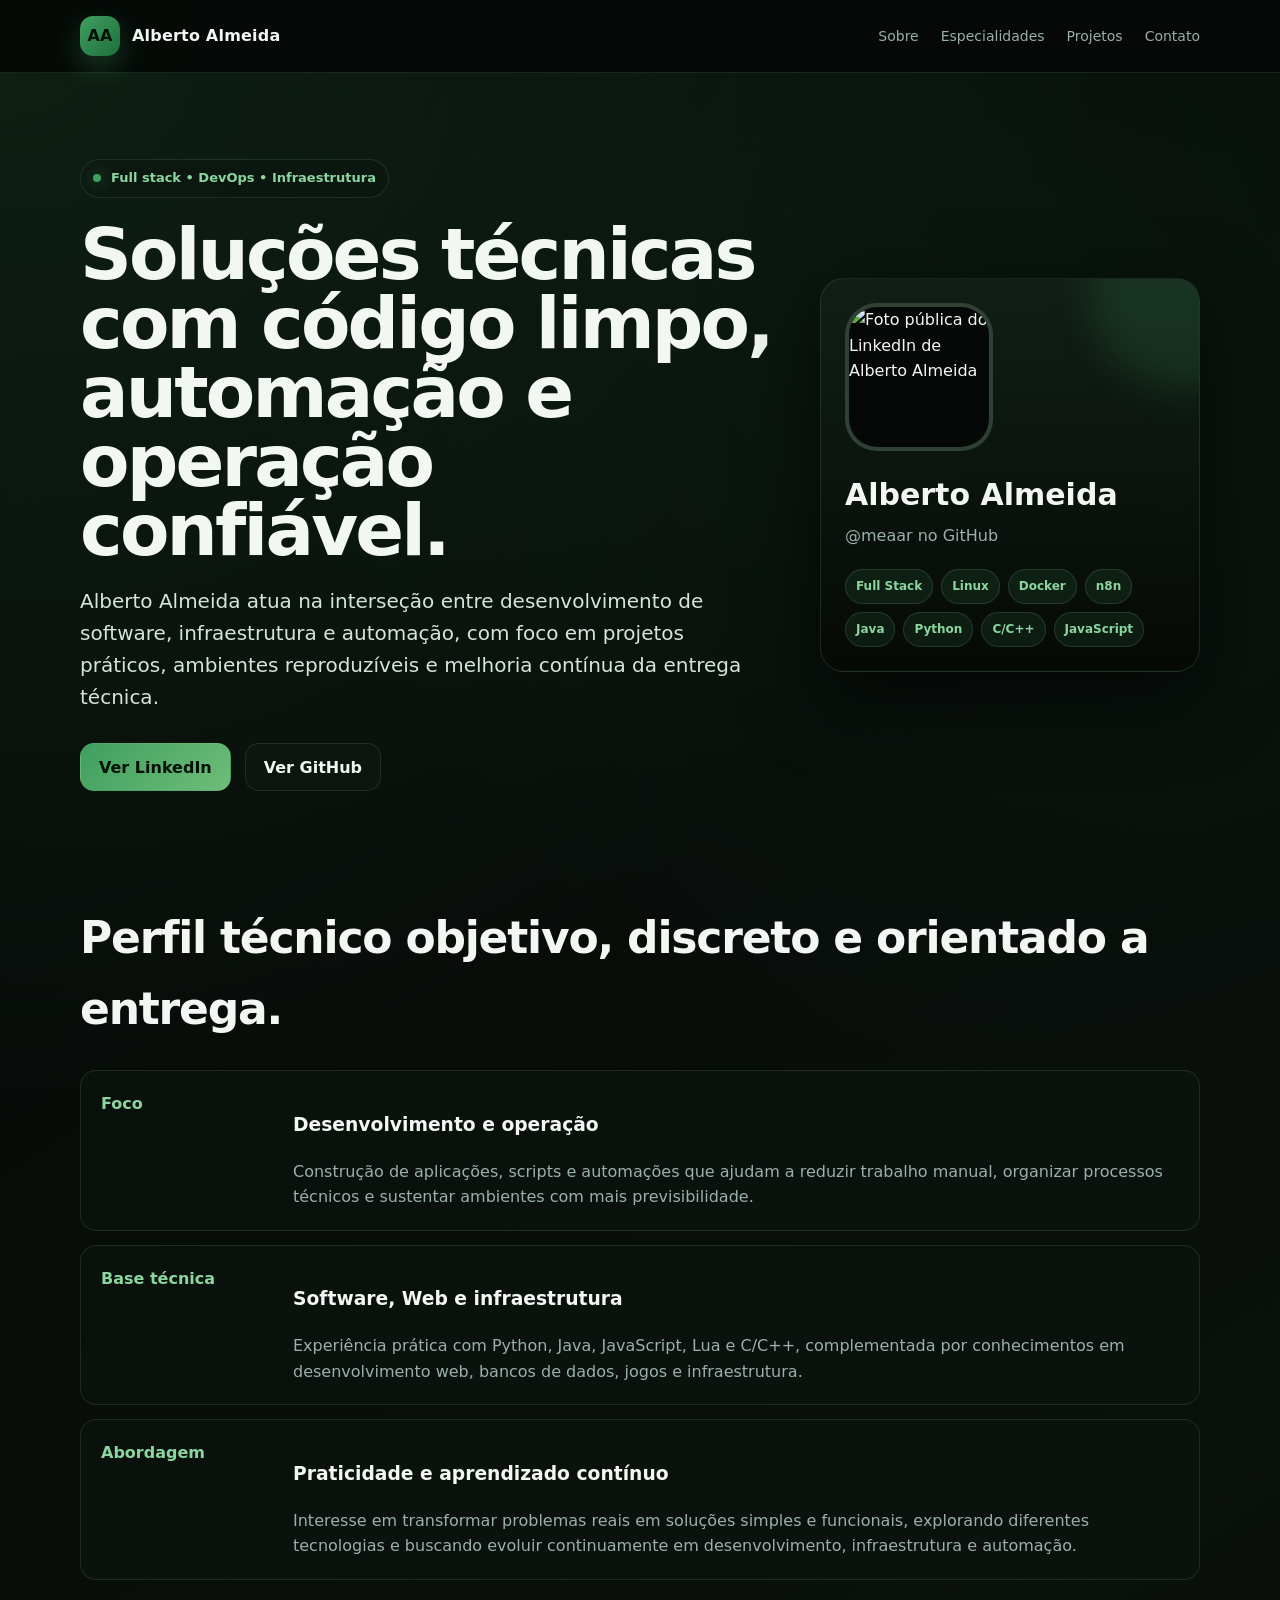
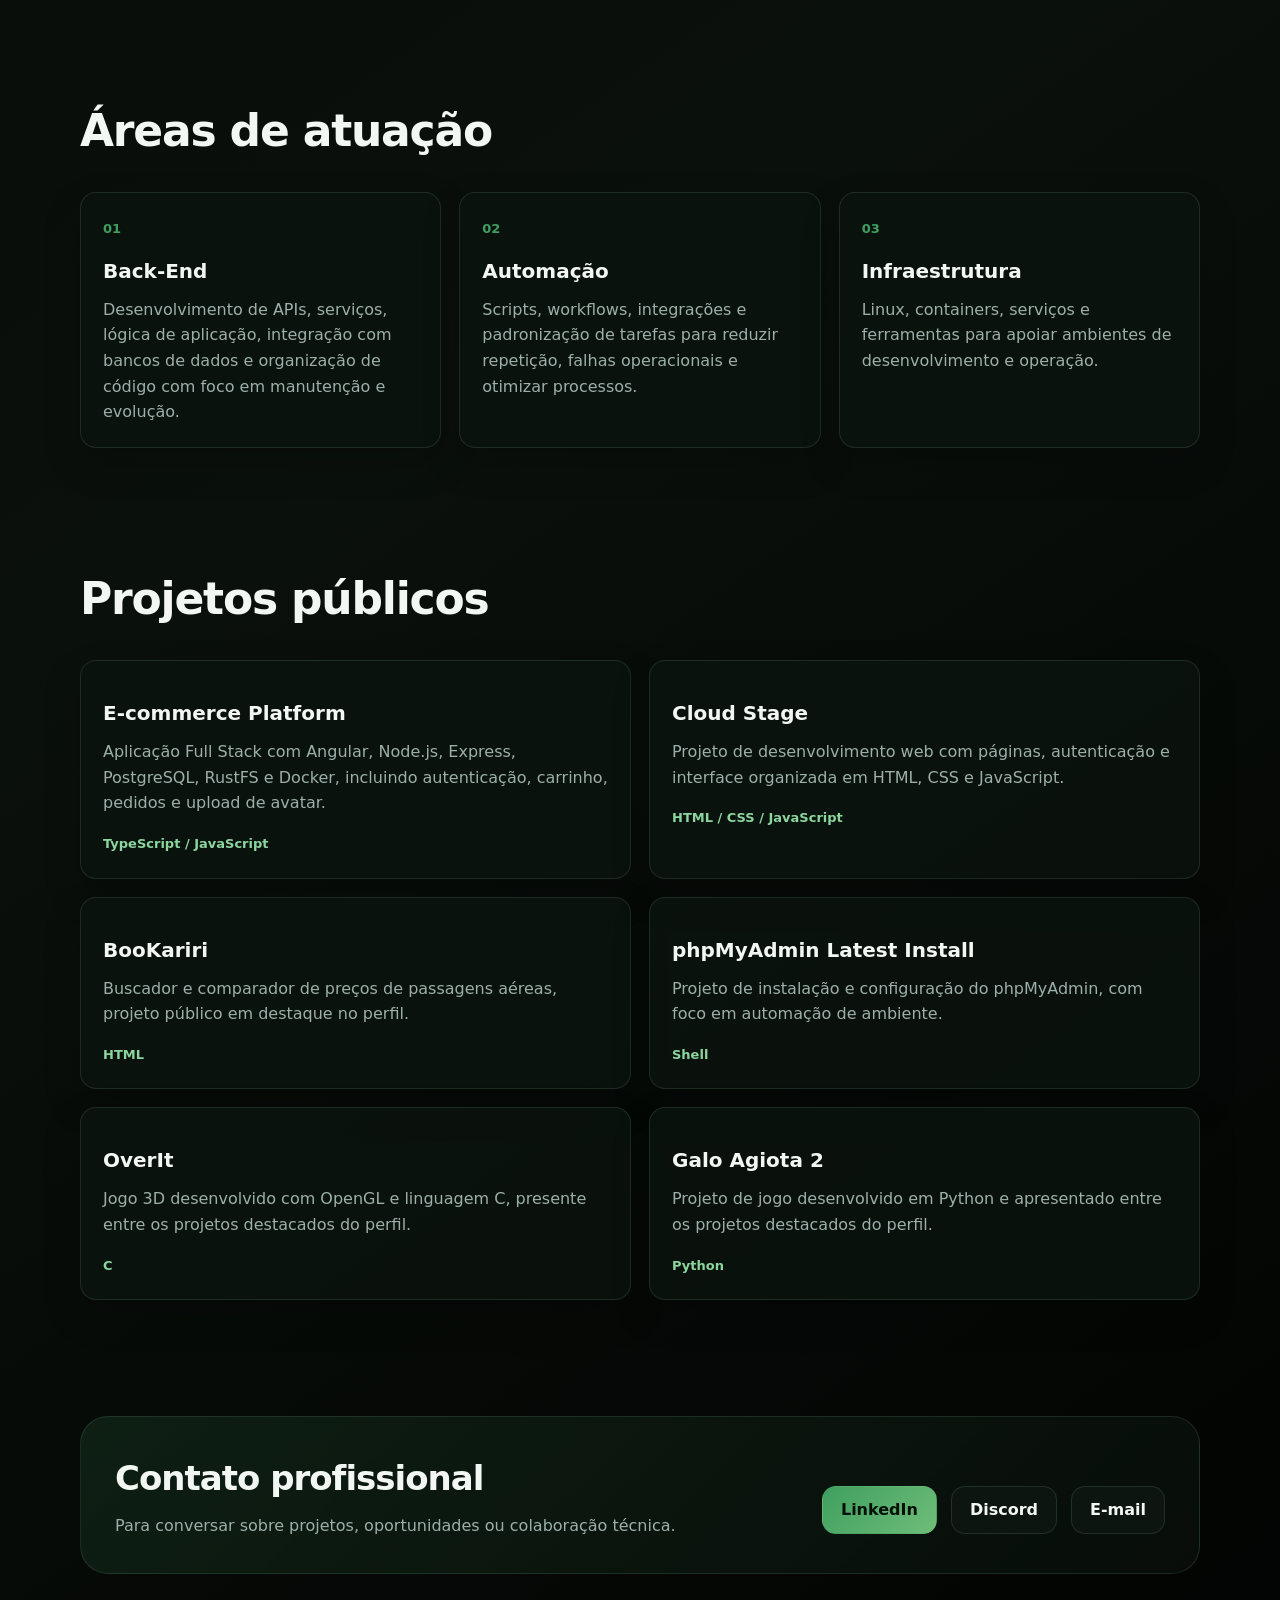
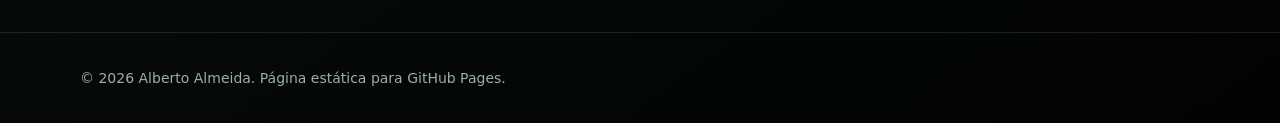
==== commit c773bbb3: "Update back-end references to full stack" ====
--- a/index.html
+++ b/index.html
@@ -4,7 +4,7 @@
   <meta charset="utf-8">
   <meta name="viewport" content="width=device-width, initial-scale=1">
   <title>Alberto Almeida | Full stack, DevOps & Infraestrutura</title>
-  <meta name="description" content="Página profissional de Alberto Almeida com foco em desenvolvimento back-end, DevOps, infraestrutura, automação e projetos técnicos.">
+  <meta name="description" content="Página profissional de Alberto Almeida com foco em desenvolvimento Full stack, DevOps, infraestrutura, automação e projetos técnicos.">
   <meta name="author" content="Alberto Almeida">
   <meta name="theme-color" content="#123524">
   <meta name="referrer" content="strict-origin-when-cross-origin">
@@ -40,7 +40,7 @@
     <section class="hero" id="inicio">
       <div class="wrap hero-grid">
         <div>
-          <span class="eyebrow"><span class="dot"></span> Back-End • DevOps • Infraestrutura</span>
+          <span class="eyebrow"><span class="dot"></span> Full stack • DevOps • Infraestrutura</span>
           <h1>Soluções técnicas com código limpo, automação e operação confiável.</h1>
           <p class="lead">Alberto Almeida atua na interseção entre desenvolvimento de software, infraestrutura e automação, com foco em projetos práticos, ambientes reproduzíveis e melhoria contínua da entrega técnica.</p>
           <div class="actions">
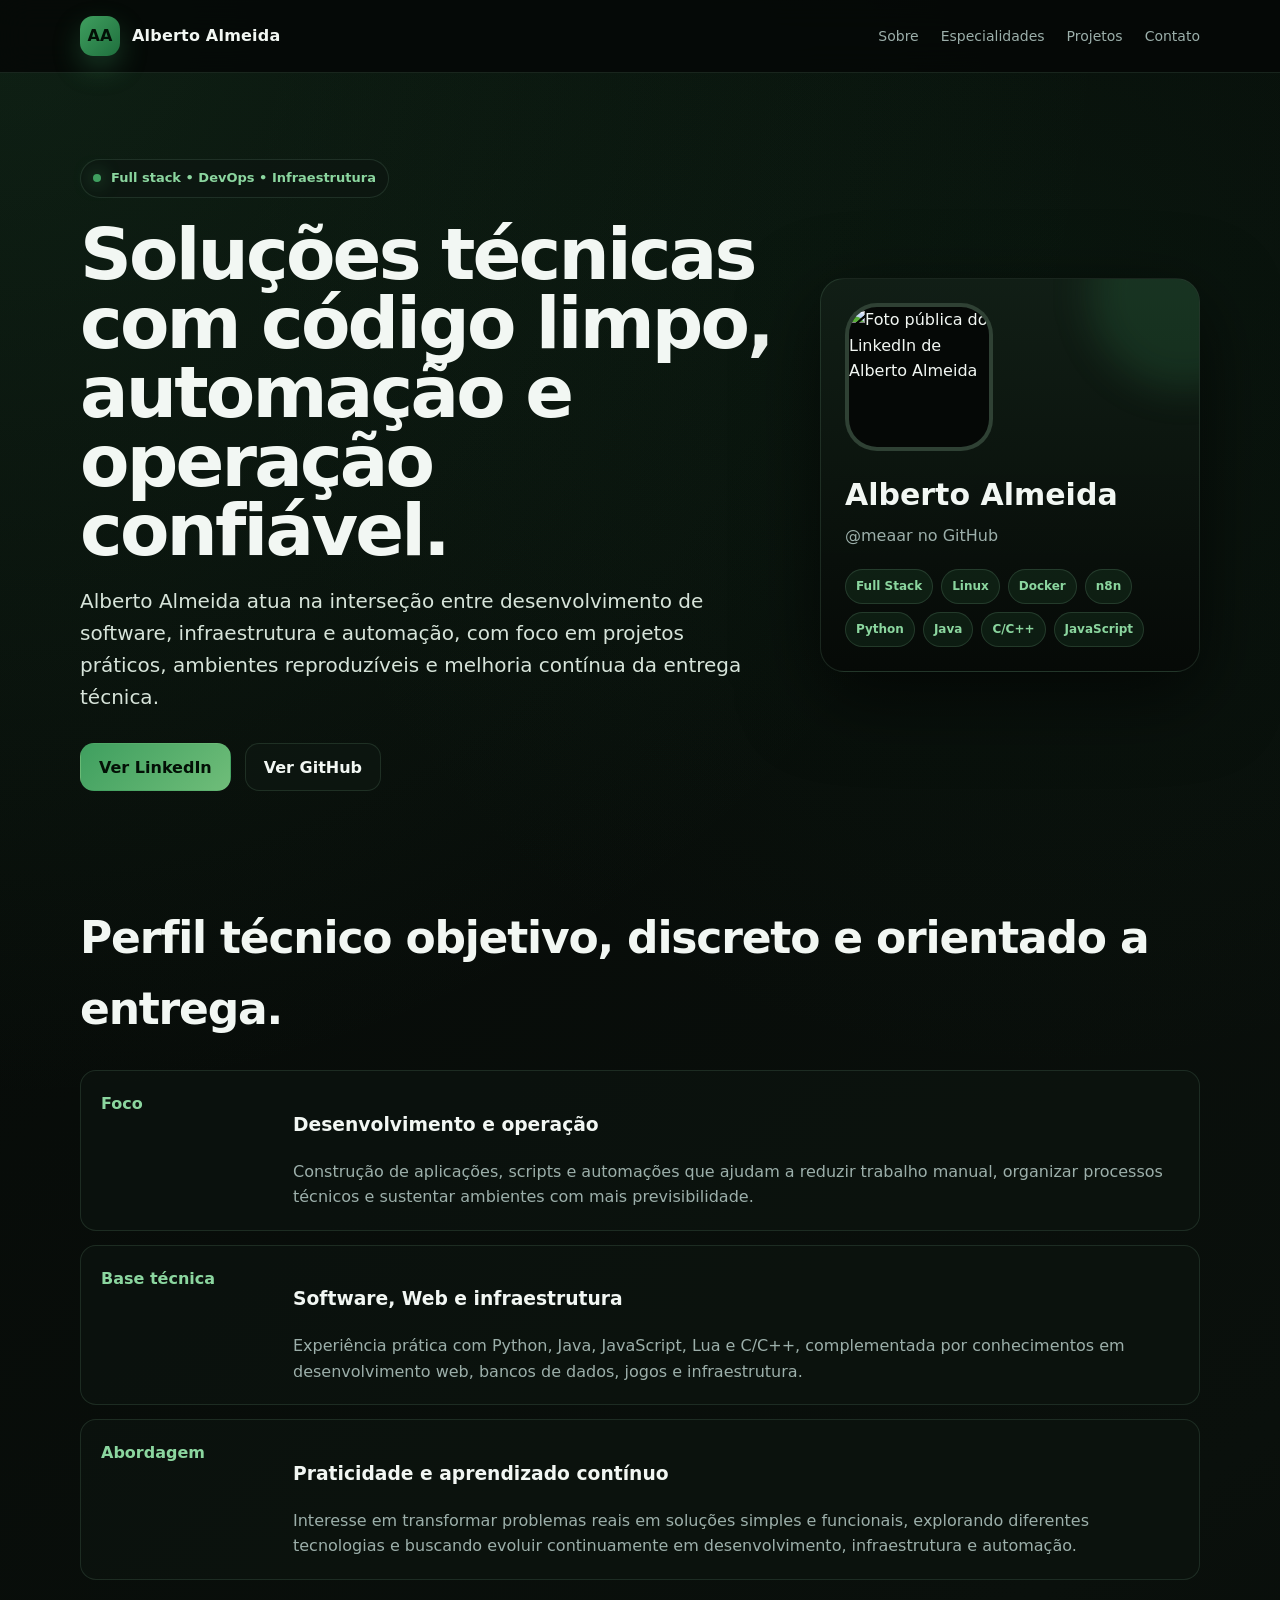
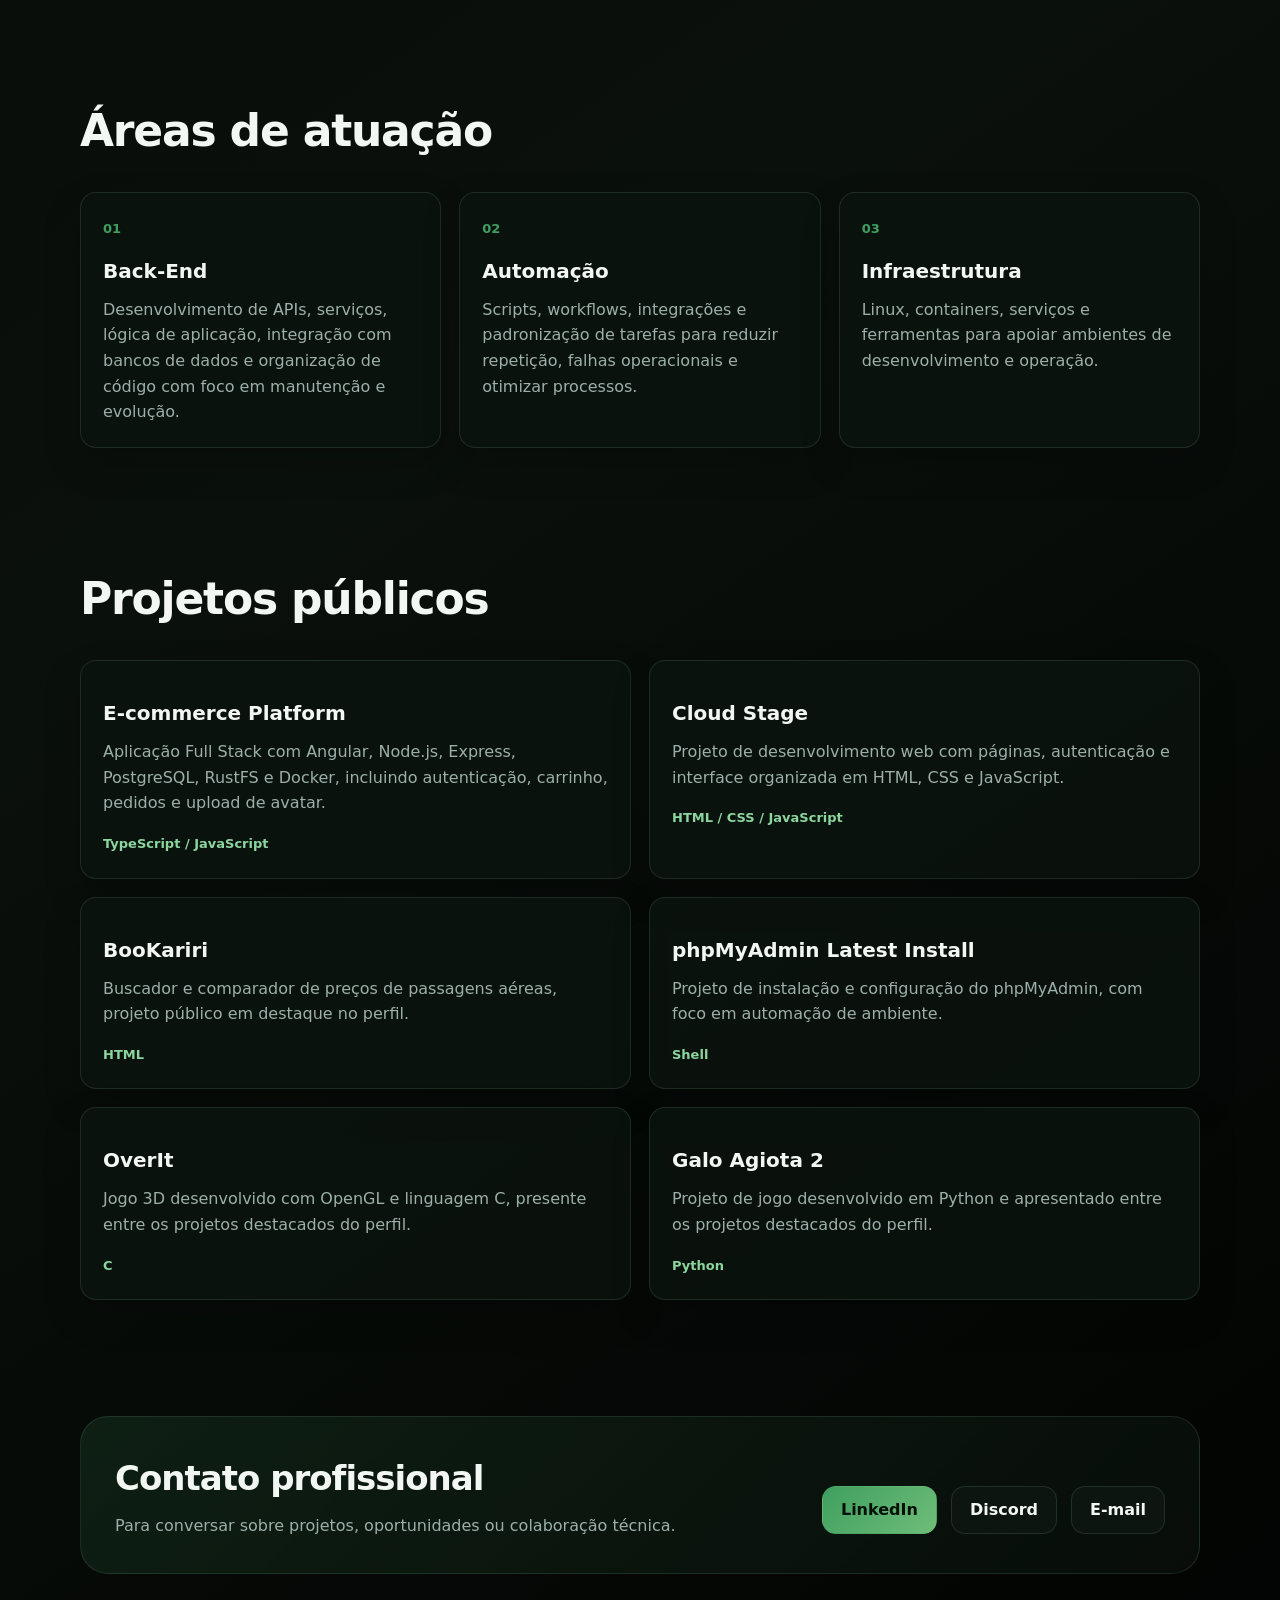
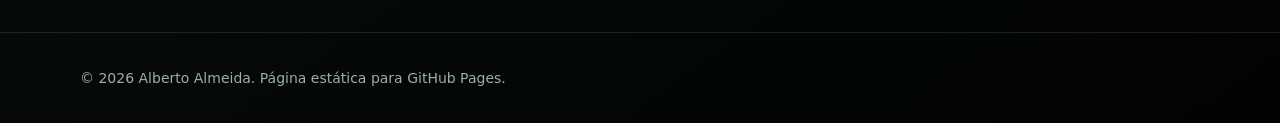
==== commit 7dc339a9: "Update Java and Python tag position" ====
--- a/index.html
+++ b/index.html
@@ -58,8 +58,8 @@
             <span class="tag">Linux</span>
             <span class="tag">Docker</span>
             <span class="tag">n8n</span>
+            <span class="tag">Python</span>
             <span class="tag">Java</span>
-            <span class="tag">Python</span>
             <span class="tag">C/C++</span>
             <span class="tag">JavaScript</span>
           </div>
